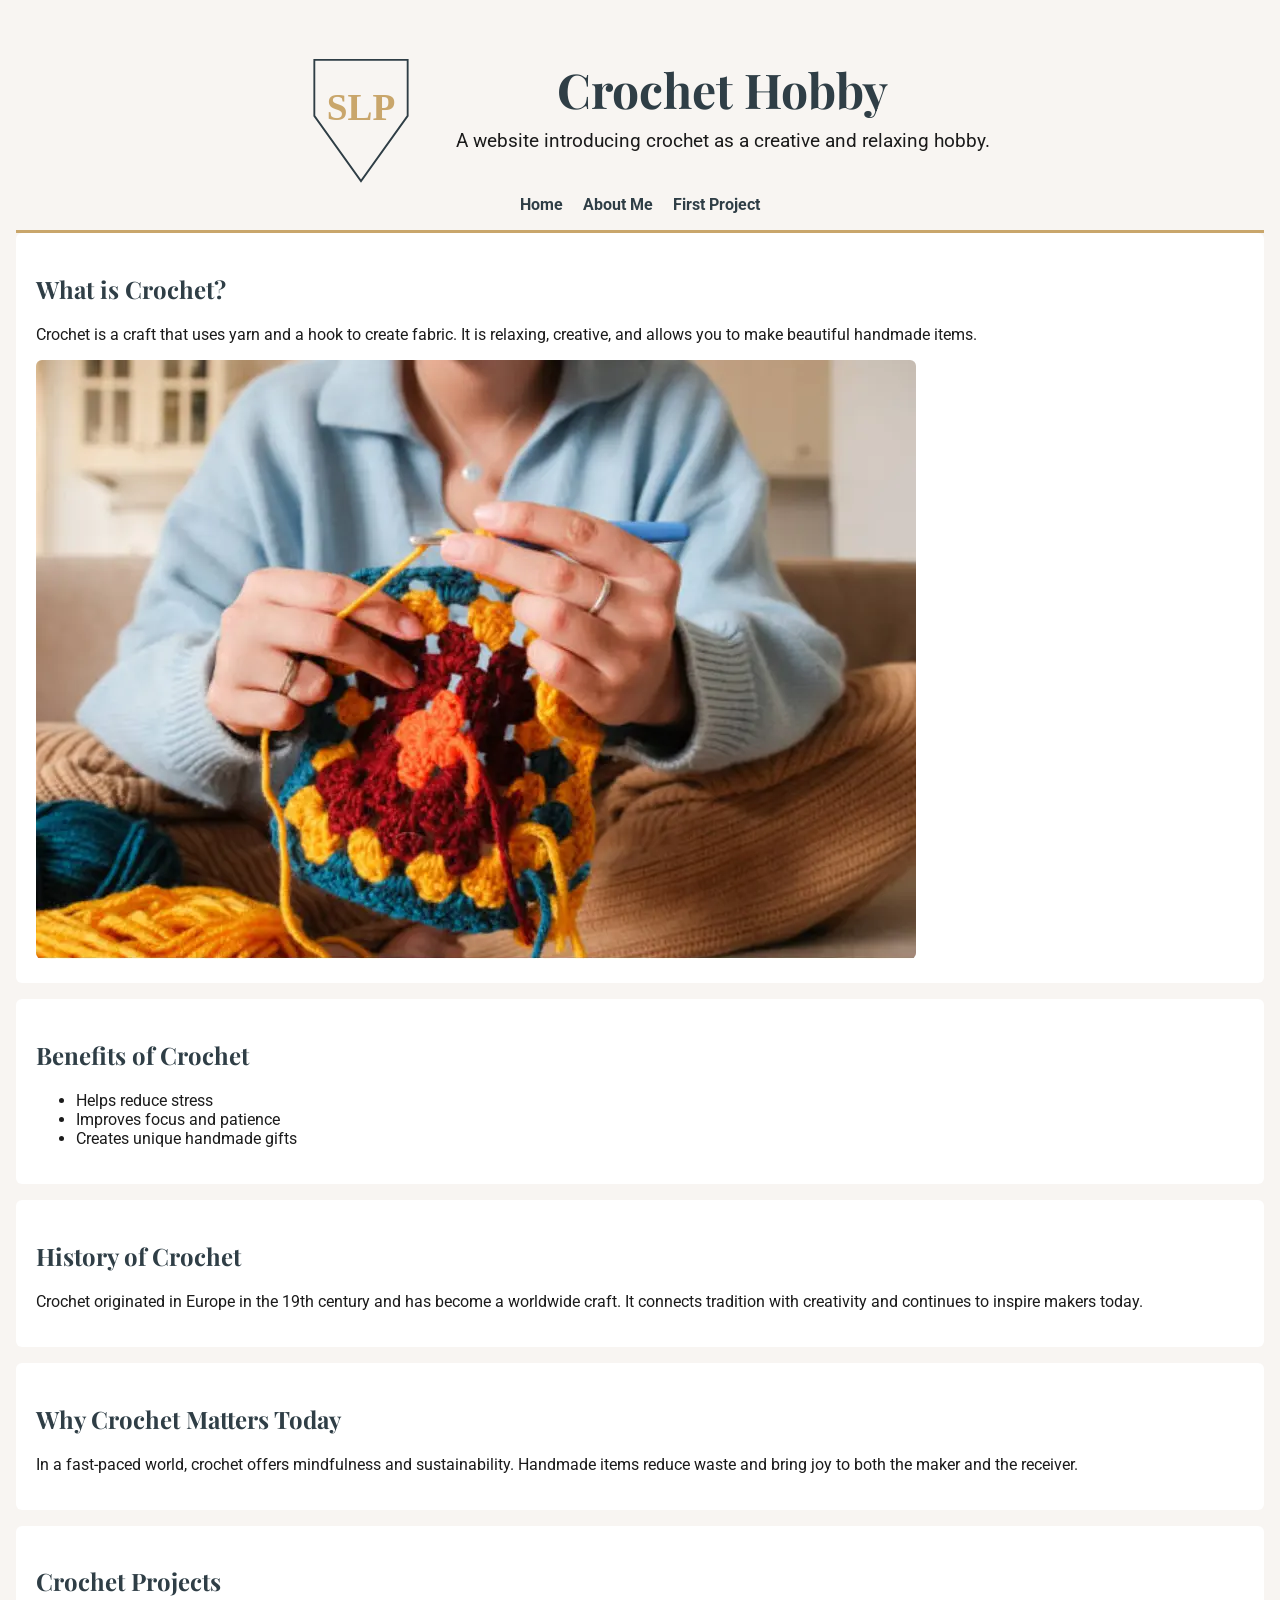
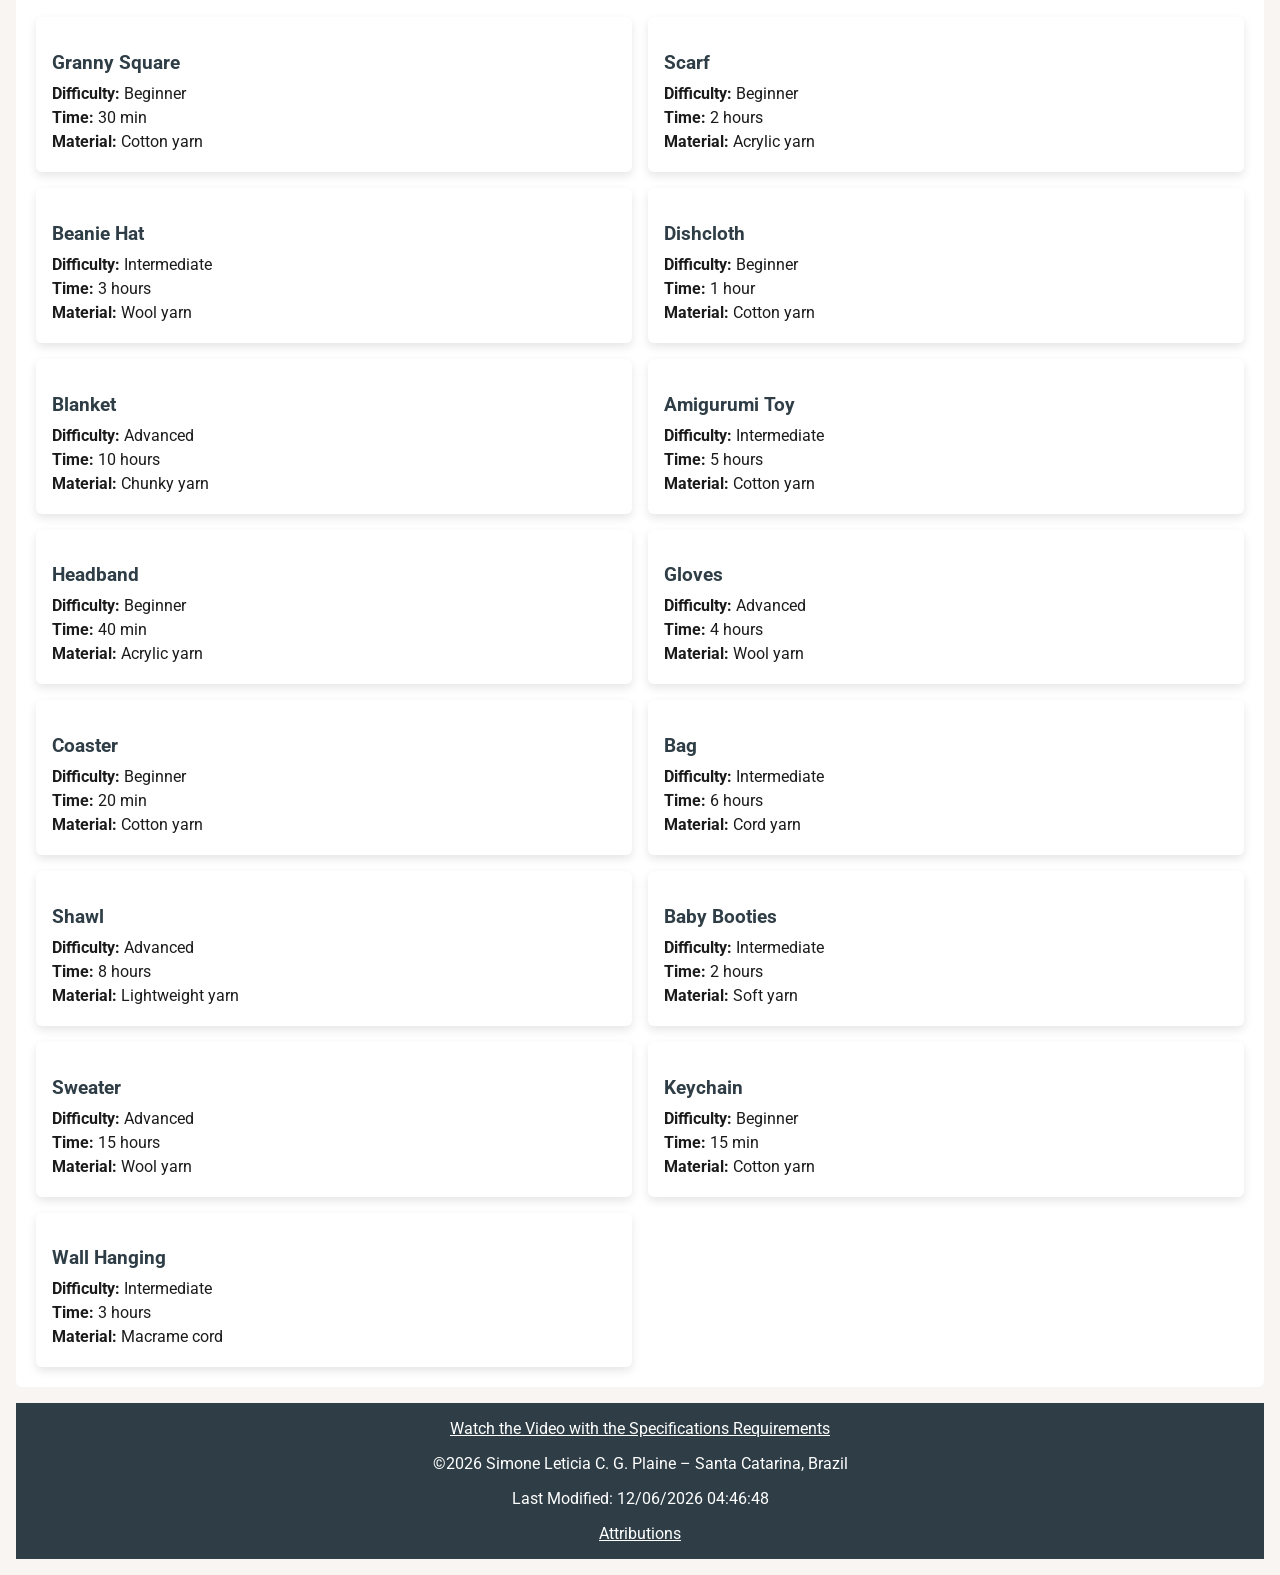
==== index.html @ b30450a0 "projeto inicial finalproject" ====
<!DOCTYPE html>
<html lang="en">
<head>
  <meta charset="UTF-8">
  <meta name="viewport" content="width=device-width, initial-scale=1.0">
  <title>Crochet Hobby Site Plan</title>
  <meta name="description" content="Final project for WDD 231 showcasing a crochet hobby website with projects, history, and interactive features.">
  <meta name="author" content="Simone Leticia Cavallari Gois Plaine">
  <link rel="preconnect" href="https://fonts.googleapis.com">
  <link rel="preconnect" href="https://fonts.gstatic.com" crossorigin>
  <link href="https://fonts.googleapis.com/css2?family=Playfair+Display:wght@400;700&family=Roboto:wght@400;500;700&display=swap" rel="stylesheet">
  <link rel="stylesheet" href="styles/siteplan.css">
  <link rel="stylesheet" href="styles/siteplan-large.css">
  <script src="scripts/main.js" defer></script>
  <link rel="icon" href="favicon.ico">
  <meta property="og:title" content="Crochet Hobby - WDD231 Final Project">
  <meta property="og:description" content="Simone's WDD231 final project: a crochet hobby website showcasing history, benefits, and creative projects with modern web design.">
  <meta property="og:image" content="https://slplaine.github.io/wdd231/finalproject/images/logo.svg">
  <meta property="og:url" content="https://slplaine.github.io/wdd231/finalproject/index.html">

</head>
<body class="home">
    <header>
      <div class="logo-title">
        <img src="images/logo.svg" alt="Crochet Hobby Logo" class="logo">
        <div class="title-block">
            <h1>Crochet Hobby</h1>
            <p>A website introducing crochet as a creative and relaxing hobby.</p>
        </div>
      </div>
      <button class="hamburger" aria-label="Toggle menu"> ☰ </button>
      <nav class="page-links"> 
        <a href="index.html">Home</a>
        <a href="about.html">About Me</a>
        <a href="project.html">First Project</a>  
      </nav>
    </header>
    <main> 
        <section> 
           <h2>What is Crochet?</h2> 
           <p>Crochet is a craft that uses yarn and a hook to create fabric. It is relaxing, creative, and allows you to make beautiful handmade items.</p> 
           <img src="images/croche.webp" alt="Crochet yarn and hook" loading="lazy"> 
        </section> 
        <section> 
            <h2>Benefits of Crochet</h2> 
            <ul id="benefitsList">
            </ul> 
        </section> 
        <section>
            <h2>History of Crochet</h2>
            <p>Crochet originated in Europe in the 19th century and has become a worldwide craft. It connects tradition with creativity and continues to inspire makers today.</p>
        </section>

        <section>
            <h2>Why Crochet Matters Today</h2>
            <p>In a fast-paced world, crochet offers mindfulness and sustainability. Handmade items reduce waste and bring joy to both the maker and the receiver.</p>
        </section>
       <div id="modal" class="modal">
          <div class="modal-content">
            <span id="closeModal">&times;</span>
            <h3 id="modalTitle">Project Image</h3>
            <img id="modalImage" src="" alt="modalImage" />
          </div>
        </div>
    </main>
  
  <footer>
    <a href="https://www.loom.com/share/24e79ce336ec43d6825518edfce1fc13" target="_blank">
    Watch the Video with the Specifications Requirements</a>
    <p>©<span id="currentyear"></span> Simone Leticia C. G. Plaine – Santa Catarina, Brazil</p>
    <p id="lastModified"></p>
    <a href="attributions.html">Attributions</a>
  </footer>
</body>
</html>
---- styles/siteplan.css ----
/* =========================
   Global variables
   ========================= */
:root {
  --font-body: 'Roboto', sans-serif;
  --font-heading: 'Playfair Display', serif;

  --color-primary: #2F3E46;   /* Dark Slate Gray */
  --color-accent: #C9A66B;    /* Gold */
  --color-bg: #F8F5F2;        /* Off-White */
  --color-text: #1B1B1B;      /* Almost Black */
  --color-white: #FFFFFF;
  --hover-color: #d96a50;   /* Accent hover color */

  --spacing: 16px;
  --radius: 6px;
}

/* =========================
   General styles (mobile-first)
   ========================= */
body {
  font-family: var(--font-body);
  background-color: var(--color-bg);
  color: var(--color-text);
  margin: var(--spacing);
}

h1, h2 {
  font-family: var(--font-heading);
  color: var(--color-primary);
}

/* Sections */
section {
  margin-bottom: var(--spacing);
  padding: 12px;
  background-color: var(--color-white);
  border-radius: var(--radius);
}

/* Header */
header {
  background-color: var(--color-bg);
  padding: var(--spacing);
  border-bottom: 3px solid var(--color-accent);
}

.logo-title {
  display: flex;
  flex-direction: column;
  align-items: center;
  gap: 12px;
}

.logo {
  width: 100px;
  height: auto;
}

.title-block {
  text-align: center;
}

header h1 {
  font-family: var(--font-heading);
  color: var(--color-primary);
  font-size: 2rem;
  margin: 0;
}

header p {
  font-family: var(--font-body);
  margin-top: 8px;
  color: var(--color-text);
  font-size: 1rem;
}

/* Form */
form {
  display: flex;
  flex-direction: column;
  gap: 12px;
  background-color: var(--color-white);
  padding: 20px;
  border-radius: var(--radius);
}

label {
  font-weight: bold;
  color: var(--color-primary);
}

input, textarea {
  padding: 10px;
  border: 1px solid var(--color-text);
  border-radius: var(--radius);
  font-family: var(--font-body);
}

button {
  background-color: var(--color-accent);
  color: var(--color-white);
  padding: 12px;
  border: none;
  border-radius: var(--radius);
  cursor: pointer;
  font-size: 1rem;
}

button:hover {
  background-color: #d96a50;
}

/* Navigation (mobile-first) */
.page-links {
  display: none; /* escondido por padrão */
  flex-direction: column;
  align-items: center;
  background-color: var(--color-white);
  padding: var(--spacing);
  border-radius: var(--radius);
}

.page-links.active {
  display: flex; /* aparece quando o hambúrguer é clicado */
}

.page-links a {
  text-decoration: none;
  color: var(--color-primary);
  font-weight: bold;
  font-family: var(--font-body);
}

.page-links a:hover {
  color: var(--color-accent);
}
img {
  max-width: 100%;
  height: auto;
  border-radius: var(--radius);
}

.hamburger {
  background: none;
  border: none;
  font-size: 2rem;
  cursor: pointer;
  color: var(--color-primary);
  display: block; /* visível no mobile */
  margin: 0 auto;
}

/* About */
.about-container {
  display: flex;
  flex-direction: column;
  align-items: center;
  gap: 16px;
}

.about-photo {
  width: 120px;
  border-radius: var(--radius);
}

.about-text {
  text-align: center;
}

/* Footer */
footer {
  text-align: center;
  padding: 1rem;
  background-color: var(--color-primary);
  color: var(--color-white);
}
footer a {
  color: var(--color-white);
  text-decoration: underline;
}

footer a:visited {
  color: var(--color-white);
}

footer a:hover {
  color: var(--hover-color);
}
/* ===== Modal ===== */
.modal {
  display: none;
  position: fixed;
  top: 0;
  left: 0;
  width: 100%;
  height: 100%;
  background-color: #00000099;
  color:var(--color-white);
  justify-content: center;
  align-items: center;
}

.modal-content {
  background: var(--color-white);
  color: var(--color-text);
  padding: 30px;
  border-radius: var(--radius);
  width: 90%;
  max-width: 400px;
  text-align: center;
  position: relative;
}

/* Botão fechar */
#closeModal {
  position: absolute;
  top: 10px;
  right: 15px;
  font-size: 2rem;
  cursor: pointer;
  color: var(--color-primary);
}
/* ===== Cards Layout ===== */
.cards {
  display: grid;
  grid-template-columns: 1fr; /* 1 por linha no mobile */
  gap: 16px;
  margin-top: 20px;
}

.card {
  background-color: var(--color-white);
  padding: 16px;
  border-radius: var(--radius);
  box-shadow: 0 4px 10px #0000001A;
  transition: transform 0.2s ease;
  cursor: pointer;
}

.card:hover {
  transform: translateY(-5px);
}

.card h3 {
  margin-bottom: 10px;
  color: var(--color-primary);
}

.card p {
  margin: 5px 0;
}
#modalImage {
  width: 100%;
  max-height: 300px;
  object-fit: cover;
  border-radius: var(--radius);
  margin-top: 10px;
}
---- styles/siteplan-large.css ----
/* Large screen adjustments */
@media (min-width: 769px) {
  /* Logo e título lado a lado */
  .logo-title {
    flex-direction: row;
    justify-content: center;
    gap: 25px;
  }

  .logo {
    width: 140px;
  }

  header h1 {
    font-size: 3rem; /* maior impacto */
  }

  header p {
    font-size: 1.2rem;
  }

  section {
    padding: 20px;
  }

  /* About lado a lado */
  .about-container {
    flex-direction: row;
    align-items: flex-start;
    gap: 25px;
  }

  .about-photo {
    width: 180px; /* maior no desktop */
  }

  .about-text {
    text-align: left;
  }

  /* Navegação visível em linha */
  .page-links {
    display: flex;
    flex-direction: row;
    justify-content: center;
    gap: 20px;
    background: none;
    padding: 0;
  }

  /* Hambúrguer escondido em telas grandes */
  .hamburger {
    display: none;
  }
  /* ===== Cards Layout (DESKTOP) ===== */
  .cards {
    grid-template-columns: repeat(3, 1fr); /* 3 por linha */
  }
}

@media (min-width: 481px) {
  .cards {
    grid-template-columns: repeat(2, 1fr);
  }
}
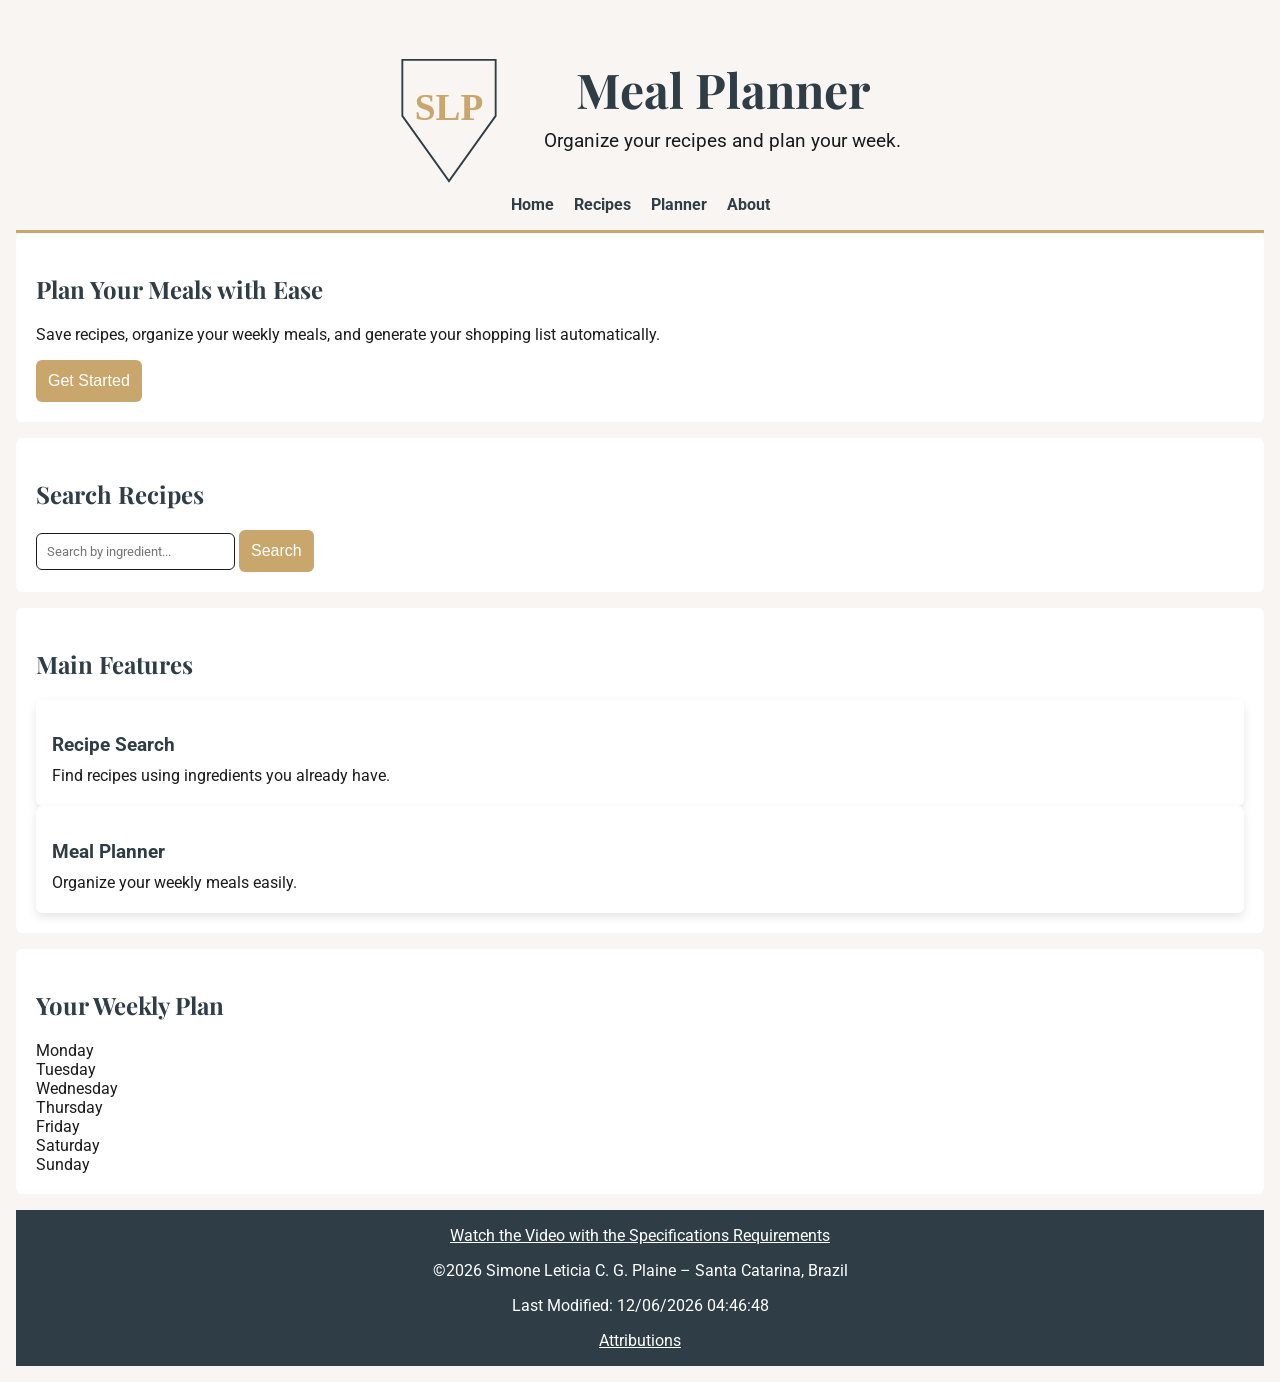
==== commit 02d19f76: "making improvements" ====
--- a/index.html
+++ b/index.html
@@ -3,8 +3,8 @@
 <head>
   <meta charset="UTF-8">
   <meta name="viewport" content="width=device-width, initial-scale=1.0">
-  <title>Crochet Hobby Site Plan</title>
-  <meta name="description" content="Final project for WDD 231 showcasing a crochet hobby website with projects, history, and interactive features.">
+  <title>Meal Planner</title>
+  <meta name="description" content="Final project for WDD 330.">
   <meta name="author" content="Simone Leticia Cavallari Gois Plaine">
   <link rel="preconnect" href="https://fonts.googleapis.com">
   <link rel="preconnect" href="https://fonts.gstatic.com" crossorigin>
@@ -13,57 +13,93 @@
   <link rel="stylesheet" href="styles/siteplan-large.css">
   <script src="scripts/main.js" defer></script>
   <link rel="icon" href="favicon.ico">
-  <meta property="og:title" content="Crochet Hobby - WDD231 Final Project">
-  <meta property="og:description" content="Simone's WDD231 final project: a crochet hobby website showcasing history, benefits, and creative projects with modern web design.">
-  <meta property="og:image" content="https://slplaine.github.io/wdd231/finalproject/images/logo.svg">
-  <meta property="og:url" content="https://slplaine.github.io/wdd231/finalproject/index.html">
+  <meta property="og:title" content="Meal Planner - WDD330 Final Project">
+  <meta property="og:description" content="Simone's WDD330 final project: a crochet hobby website showcasing history, benefits, and creative projects with modern web design.">
+  <meta property="og:image" content="https://slplaine.github.io/wdd330/finalproject/images/logo.svg">
+  <meta property="og:url" content="https://slplaine.github.io/wdd330/finalproject/index.html">
 
 </head>
-<body class="home">
-    <header>
-      <div class="logo-title">
-        <img src="images/logo.svg" alt="Crochet Hobby Logo" class="logo">
-        <div class="title-block">
-            <h1>Crochet Hobby</h1>
-            <p>A website introducing crochet as a creative and relaxing hobby.</p>
+<body>
+
+<header>
+  <div class="logo-title">
+    <img src="images/logo.svg" alt="Meal Planner Logo" class="logo">
+    <div class="title-block">
+      <h1>Meal Planner</h1>
+      <p>Organize your recipes and plan your week.</p>
+    </div>
+  </div>
+
+  <button class="hamburger" aria-label="Toggle menu">☰</button>
+
+  
+<nav class="page-links">
+  <a href="index.html">Home</a>
+  <a href="recipes.html">Recipes</a>
+  <a href="planner.html">Planner</a>
+  <a href="about.html">About</a>
+</nav>
+
+</header>
+<body>
+  <main>
+
+    <!-- ✅ INTRO / HERO -->
+    <section class="hero">
+     <h2>Plan Your Meals with Ease</h2>
+        <p>
+        Save recipes, organize your weekly meals, and generate your shopping list automatically.
+        </p>
+
+        <button id="startBtn">Get Started</button>
+    </section>
+
+    <!-- ✅ SEARCH -->
+    <section class="search-section">
+        <h2>Search Recipes</h2>
+
+        <input type="text" id="searchInput" placeholder="Search by ingredient...">
+        <button id="searchBtn">Search</button>
+
+        <div id="results"></div>
+    </section>
+
+    <!-- ✅ FEATURES -->
+    <section class="features">
+        <h2>Main Features</h2>
+
+        <div class="card-container">
+
+            <div class="card">
+                <h3>Recipe Search</h3>
+                <p>Find recipes using ingredients you already have.</p>
+            </div>
+
+            <div class="card">
+                <h3>Meal Planner</h3>
+                <p>Organize your weekly meals easily.</p>
+            </div>
         </div>
-      </div>
-      <button class="hamburger" aria-label="Toggle menu"> ☰ </button>
-      <nav class="page-links"> 
-        <a href="index.html">Home</a>
-        <a href="about.html">About Me</a>
-        <a href="project.html">First Project</a>  
-      </nav>
-    </header>
-    <main> 
-        <section> 
-           <h2>What is Crochet?</h2> 
-           <p>Crochet is a craft that uses yarn and a hook to create fabric. It is relaxing, creative, and allows you to make beautiful handmade items.</p> 
-           <img src="images/croche.webp" alt="Crochet yarn and hook" loading="lazy"> 
-        </section> 
-        <section> 
-            <h2>Benefits of Crochet</h2> 
-            <ul id="benefitsList">
-            </ul> 
-        </section> 
-        <section>
-            <h2>History of Crochet</h2>
-            <p>Crochet originated in Europe in the 19th century and has become a worldwide craft. It connects tradition with creativity and continues to inspire makers today.</p>
-        </section>
+    </section>
 
-        <section>
-            <h2>Why Crochet Matters Today</h2>
-            <p>In a fast-paced world, crochet offers mindfulness and sustainability. Handmade items reduce waste and bring joy to both the maker and the receiver.</p>
-        </section>
-       <div id="modal" class="modal">
-          <div class="modal-content">
-            <span id="closeModal">&times;</span>
-            <h3 id="modalTitle">Project Image</h3>
-            <img id="modalImage" src="" alt="modalImage" />
-          </div>
+    <!-- ✅ WEEKLY PLANNER PREVIEW -->
+    <section class="planner-preview">
+        <h2>Your Weekly Plan</h2>
+
+        <div class="week-grid">
+        <div>Monday</div>
+        <div>Tuesday</div>
+        <div>Wednesday</div>
+        <div>Thursday</div>
+        <div>Friday</div>
+        <div>Saturday</div>
+        <div>Sunday</div>
         </div>
-    </main>
-  
+    </section>
+
+  </main>
+
+ 
   <footer>
     <a href="https://www.loom.com/share/24e79ce336ec43d6825518edfce1fc13" target="_blank">
     Watch the Video with the Specifications Requirements</a>
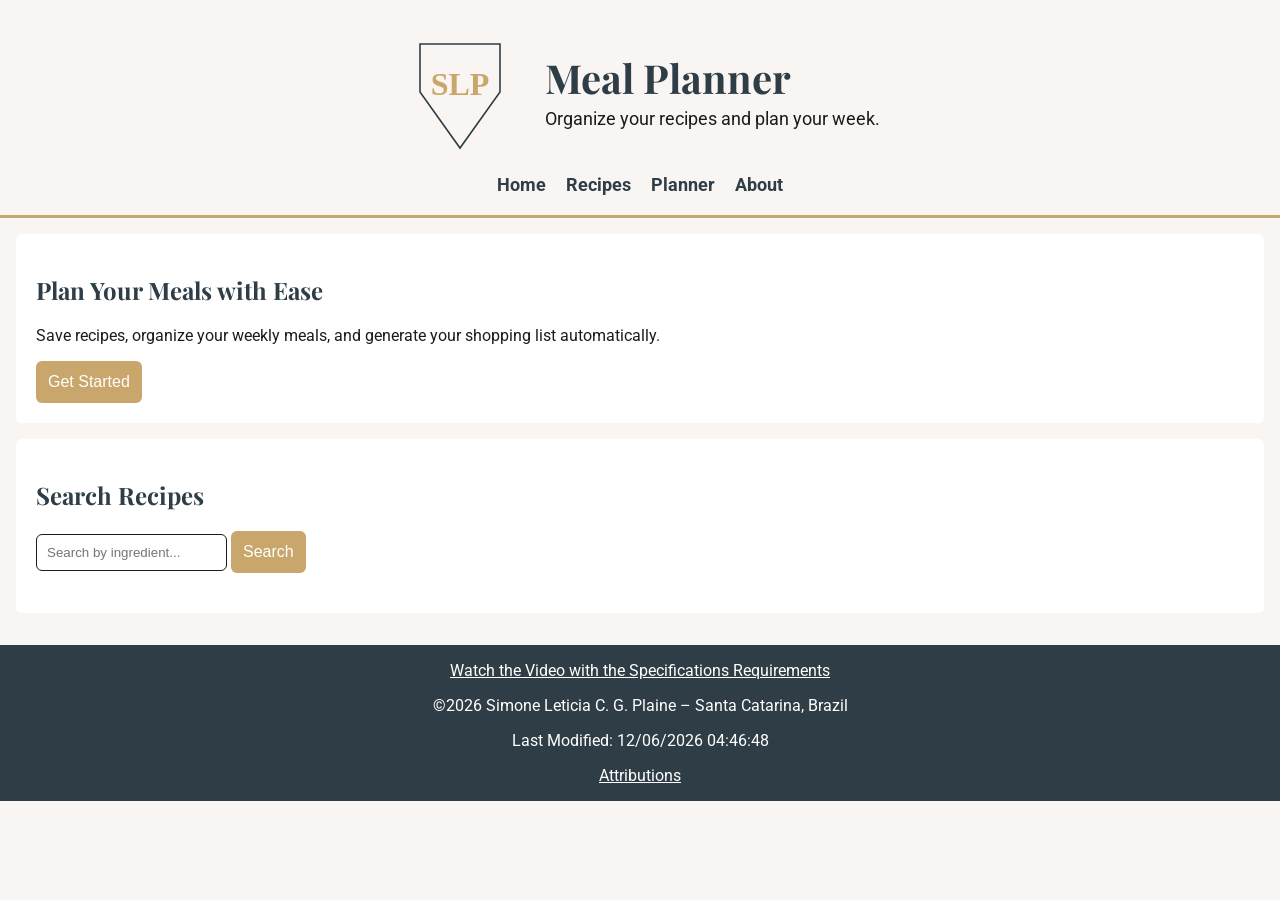
==== commit 6799c188: "making improvements" ====
--- a/index.html
+++ b/index.html
@@ -14,7 +14,7 @@
   <script src="scripts/main.js" defer></script>
   <link rel="icon" href="favicon.ico">
   <meta property="og:title" content="Meal Planner - WDD330 Final Project">
-  <meta property="og:description" content="Simone's WDD330 final project: a crochet hobby website showcasing history, benefits, and creative projects with modern web design.">
+  <meta property="og:description" content="Simone's WDD330 final project: a meal planning website showcasing recipe organization and weekly meal planning with modern web design.">
   <meta property="og:image" content="https://slplaine.github.io/wdd330/finalproject/images/logo.svg">
   <meta property="og:url" content="https://slplaine.github.io/wdd330/finalproject/index.html">
 
@@ -51,7 +51,11 @@
         Save recipes, organize your weekly meals, and generate your shopping list automatically.
         </p>
 
-        <button id="startBtn">Get Started</button>
+        
+        <a href="recipes.html">
+          <button>Get Started</button>
+        </a>
+
     </section>
 
     <!-- ✅ SEARCH -->
@@ -62,39 +66,6 @@
         <button id="searchBtn">Search</button>
 
         <div id="results"></div>
-    </section>
-
-    <!-- ✅ FEATURES -->
-    <section class="features">
-        <h2>Main Features</h2>
-
-        <div class="card-container">
-
-            <div class="card">
-                <h3>Recipe Search</h3>
-                <p>Find recipes using ingredients you already have.</p>
-            </div>
-
-            <div class="card">
-                <h3>Meal Planner</h3>
-                <p>Organize your weekly meals easily.</p>
-            </div>
-        </div>
-    </section>
-
-    <!-- ✅ WEEKLY PLANNER PREVIEW -->
-    <section class="planner-preview">
-        <h2>Your Weekly Plan</h2>
-
-        <div class="week-grid">
-        <div>Monday</div>
-        <div>Tuesday</div>
-        <div>Wednesday</div>
-        <div>Thursday</div>
-        <div>Friday</div>
-        <div>Saturday</div>
-        <div>Sunday</div>
-        </div>
     </section>
 
   </main>
--- a/styles/siteplan.css
+++ b/styles/siteplan.css
@@ -1,29 +1,28 @@
-/* =========================
-   Global variables
-   ========================= */
 :root {
   --font-body: 'Roboto', sans-serif;
   --font-heading: 'Playfair Display', serif;
 
-  --color-primary: #2F3E46;   /* Dark Slate Gray */
-  --color-accent: #C9A66B;    /* Gold */
-  --color-bg: #F8F5F2;        /* Off-White */
-  --color-text: #1B1B1B;      /* Almost Black */
+  --color-primary: #2F3E46;
+  --color-accent: #C9A66B;
+  --color-bg: #F8F5F2;
+  --color-text: #1B1B1B;
   --color-white: #FFFFFF;
-  --hover-color: #d96a50;   /* Accent hover color */
+  --hover-color: #d96a50;
 
   --spacing: 16px;
   --radius: 6px;
 }
 
-/* =========================
-   General styles (mobile-first)
-   ========================= */
+/* ===== BASE ===== */
 body {
   font-family: var(--font-body);
   background-color: var(--color-bg);
   color: var(--color-text);
-  margin: var(--spacing);
+  margin: 0;
+}
+
+main {
+  padding: var(--spacing);
 }
 
 h1, h2 {
@@ -31,7 +30,6 @@
   color: var(--color-primary);
 }
 
-/* Sections */
 section {
   margin-bottom: var(--spacing);
   padding: 12px;
@@ -39,65 +37,85 @@
   border-radius: var(--radius);
 }
 
-/* Header */
+/* ===== HEADER ===== */
 header {
   background-color: var(--color-bg);
-  padding: var(--spacing);
+  padding: 20px 10px;
   border-bottom: 3px solid var(--color-accent);
-}
-
+  text-align: center;
+}
+
+/* logo + título alinhados e centralizados */
 .logo-title {
   display: flex;
-  flex-direction: column;
+  justify-content: center;
   align-items: center;
-  gap: 12px;
+  gap: 20px;
 }
 
 .logo {
-  width: 100px;
-  height: auto;
+  width: 80px;
 }
 
 .title-block {
-  text-align: center;
-}
-
-header h1 {
-  font-family: var(--font-heading);
+  text-align: left;
+}
+
+.title-block h1 {
+  margin: 0;
+  font-size: 2.5rem;
+}
+
+/* subtítulo alinhado com título */
+.title-block p {
+  margin: 5px 0 0;
+  font-size: 1.1rem;
+}
+
+/* menu alinhado e bem distribuído */
+.page-links {
+  display: flex;
+  justify-content: center;
+  gap: 25px;
+  margin-top: 15px;
+}
+
+.page-links a {
+  text-decoration: none;
   color: var(--color-primary);
-  font-size: 2rem;
-  margin: 0;
-}
-
-header p {
-  font-family: var(--font-body);
-  margin-top: 8px;
-  color: var(--color-text);
-  font-size: 1rem;
-}
-
-/* Form */
+  font-weight: bold;
+  font-size: 1.1rem;
+}
+
+.page-links a:hover {
+  color: var(--color-accent);
+}
+
+/* esconde o hamburger */
+.hamburger {
+  display: none;
+}
+
+/* ===== IMAGES ===== */
+img {
+  max-width: 100%;
+  border-radius: var(--radius);
+}
+
+/* ===== FORM ===== */
 form {
   display: flex;
   flex-direction: column;
   gap: 12px;
-  background-color: var(--color-white);
-  padding: 20px;
-  border-radius: var(--radius);
-}
-
-label {
-  font-weight: bold;
-  color: var(--color-primary);
 }
 
 input, textarea {
   padding: 10px;
+  border-radius: var(--radius);
   border: 1px solid var(--color-text);
-  border-radius: var(--radius);
-  font-family: var(--font-body);
-}
-
+}
+
+/* ===== BUTTON ===== */
 button {
   background-color: var(--color-accent);
   color: var(--color-white);
@@ -109,86 +127,41 @@
 }
 
 button:hover {
-  background-color: #d96a50;
-}
-
-/* Navigation (mobile-first) */
-.page-links {
-  display: none; /* escondido por padrão */
-  flex-direction: column;
-  align-items: center;
+  background-color: var(--hover-color);
+}
+
+/* ===== CARDS ===== */
+.cards,
+.card-container {
+  display: grid;
+  grid-template-columns: 1fr;
+  gap: 16px;
+  margin-top: 20px;
+}
+
+.card {
   background-color: var(--color-white);
-  padding: var(--spacing);
-  border-radius: var(--radius);
-}
-
-.page-links.active {
-  display: flex; /* aparece quando o hambúrguer é clicado */
-}
-
-.page-links a {
-  text-decoration: none;
-  color: var(--color-primary);
-  font-weight: bold;
-  font-family: var(--font-body);
-}
-
-.page-links a:hover {
-  color: var(--color-accent);
-}
-img {
-  max-width: 100%;
-  height: auto;
-  border-radius: var(--radius);
-}
-
-.hamburger {
-  background: none;
-  border: none;
-  font-size: 2rem;
+  padding: 12px;
+  border-radius: var(--radius);
+  box-shadow: 0 4px 10px rgba(0,0,0,0.1);
   cursor: pointer;
-  color: var(--color-primary);
-  display: block; /* visível no mobile */
-  margin: 0 auto;
-}
-
-/* About */
-.about-container {
-  display: flex;
-  flex-direction: column;
-  align-items: center;
-  gap: 16px;
-}
-
-.about-photo {
-  width: 120px;
-  border-radius: var(--radius);
-}
-
-.about-text {
-  text-align: center;
-}
-
-/* Footer */
-footer {
-  text-align: center;
-  padding: 1rem;
-  background-color: var(--color-primary);
-  color: var(--color-white);
-}
-footer a {
-  color: var(--color-white);
-  text-decoration: underline;
-}
-
-footer a:visited {
-  color: var(--color-white);
-}
-
-footer a:hover {
-  color: var(--hover-color);
-}
-/* ===== Modal ===== */
+  transition: transform 0.2s ease;
+  text-align: center;
+}
+
+.card:hover {
+  transform: translateY(-5px);
+}
+
+.card img {
+  width: 100%;
+  height: 180px;
+  object-fit: cover;
+  border-radius: var(--radius);
+  margin-bottom: 10px;
+}
+
+/* ===== MODAL ===== */
 .modal {
   display: none;
   position: fixed;
@@ -196,16 +169,14 @@
   left: 0;
   width: 100%;
   height: 100%;
-  background-color: #00000099;
-  color:var(--color-white);
+  background-color: rgba(0,0,0,0.6);
   justify-content: center;
   align-items: center;
 }
 
 .modal-content {
   background: var(--color-white);
-  color: var(--color-text);
-  padding: 30px;
+  padding: 20px;
   border-radius: var(--radius);
   width: 90%;
   max-width: 400px;
@@ -213,48 +184,71 @@
   position: relative;
 }
 
-/* Botão fechar */
 #closeModal {
   position: absolute;
+  right: 10px;
   top: 10px;
-  right: 15px;
   font-size: 2rem;
   cursor: pointer;
-  color: var(--color-primary);
-}
-/* ===== Cards Layout ===== */
-.cards {
-  display: grid;
-  grid-template-columns: 1fr; /* 1 por linha no mobile */
-  gap: 16px;
+}
+
+/* ===== REMOVE BUTTON ===== */
+.remove-btn {
+  margin-top: 10px;
+  background-color: #d96a50;
+  padding: 8px;
+  font-size: 0.9rem;
+}
+
+.remove-btn:hover {
+  background-color: #b95540;
+}
+
+/* ===== FOOTER ===== */
+footer {
+  text-align: center;
+  padding: 1rem;
+  background-color: var(--color-primary);
+  color: var(--color-white);
+}
+
+footer a {
+  color: white;
+}
+/* ===== HERO ANIMATION ===== */
+.hero {
+  animation: fadeIn 1s ease-in-out;
+}
+
+/* animação */
+@keyframes fadeIn {
+  from {
+    opacity: 0;
+    transform: translateY(20px);
+  }
+
+  to {
+    opacity: 1;
+    transform: translateY(0);
+  }
+}
+#results {
   margin-top: 20px;
 }
 
-.card {
-  background-color: var(--color-white);
-  padding: 16px;
-  border-radius: var(--radius);
-  box-shadow: 0 4px 10px #0000001A;
-  transition: transform 0.2s ease;
-  cursor: pointer;
-}
-
-.card:hover {
-  transform: translateY(-5px);
-}
-
-.card h3 {
-  margin-bottom: 10px;
-  color: var(--color-primary);
-}
-
-.card p {
-  margin: 5px 0;
-}
-#modalImage {
-  width: 100%;
-  max-height: 300px;
-  object-fit: cover;
-  border-radius: var(--radius);
+#results .card {
   margin-top: 10px;
+}
+.about-container {
+  display: flex;
+  flex-direction: column;
+  align-items: center;
+  gap: 20px;
+}
+
+.about-photo {
+  width: 200px;    
+  height: 200px;    
+  object-fit: cover; 
+  border-radius: 50%; 
 }
--- a/styles/siteplan-large.css
+++ b/styles/siteplan-large.css
@@ -1,6 +1,23 @@
-/* Large screen adjustments */
+/* ===== TABLET ===== */
+@media (min-width: 481px) {
+
+  .cards,
+  .card-container {
+    grid-template-columns: repeat(2, 1fr);
+  }
+
+  /* resultados API */
+  #results {
+    display: grid;
+    grid-template-columns: repeat(2, 1fr);
+    gap: 20px;
+  }
+}
+
+/* ===== DESKTOP ===== */
 @media (min-width: 769px) {
-  /* Logo e título lado a lado */
+
+  /* ===== HEADER ===== */
   .logo-title {
     flex-direction: row;
     justify-content: center;
@@ -8,58 +25,78 @@
   }
 
   .logo {
-    width: 140px;
+    width: 120px;
   }
 
   header h1 {
-    font-size: 3rem; /* maior impacto */
+    font-size: 2.8rem;
   }
 
   header p {
-    font-size: 1.2rem;
+    font-size: 1.1rem;
   }
 
-  section {
-    padding: 20px;
-  }
-
-  /* About lado a lado */
-  .about-container {
-    flex-direction: row;
-    align-items: flex-start;
-    gap: 25px;
-  }
-
-  .about-photo {
-    width: 180px; /* maior no desktop */
-  }
-
-  .about-text {
-    text-align: left;
-  }
-
-  /* Navegação visível em linha */
+  /* ===== NAV ===== */
   .page-links {
     display: flex;
     flex-direction: row;
     justify-content: center;
     gap: 20px;
+    margin-top: 15px;
     background: none;
     padding: 0;
   }
 
-  /* Hambúrguer escondido em telas grandes */
   .hamburger {
     display: none;
   }
-  /* ===== Cards Layout (DESKTOP) ===== */
-  .cards {
-    grid-template-columns: repeat(3, 1fr); /* 3 por linha */
+
+  /* ===== SECTIONS ===== */
+  section {
+    padding: 20px;
+  }
+
+  /* ===== CARDS ===== */
+  .cards,
+  .card-container {
+    grid-template-columns: repeat(3, 1fr);
+  }
+
+  /* ===== API RESULTS ===== */
+  #results {
+    grid-template-columns: repeat(3, 1fr);
+  }
+
+  /* ===== ABOUT PAGE  ===== */
+  .about-container {
+    flex-direction: row;
+    align-items: center;
+    justify-content: center;
+    gap: 30px;
+  }
+
+  .about-text {
+    text-align: left;
+    max-width: 500px;
+  }
+
+  .about-photo {
+    width: 220px;
+    height: 220px;
+    object-fit: cover;
+    border-radius: 50%;
   }
 }
 
-@media (min-width: 481px) {
-  .cards {
-    grid-template-columns: repeat(2, 1fr);
+/* ===== LARGE SCREENS ===== */
+@media (min-width: 1024px) {
+
+  /* mais espaço para resultados */
+  #results {
+    grid-template-columns: repeat(3, 1fr);
+  }
+
+  .card {
+    max-width: 100%;
   }
 }
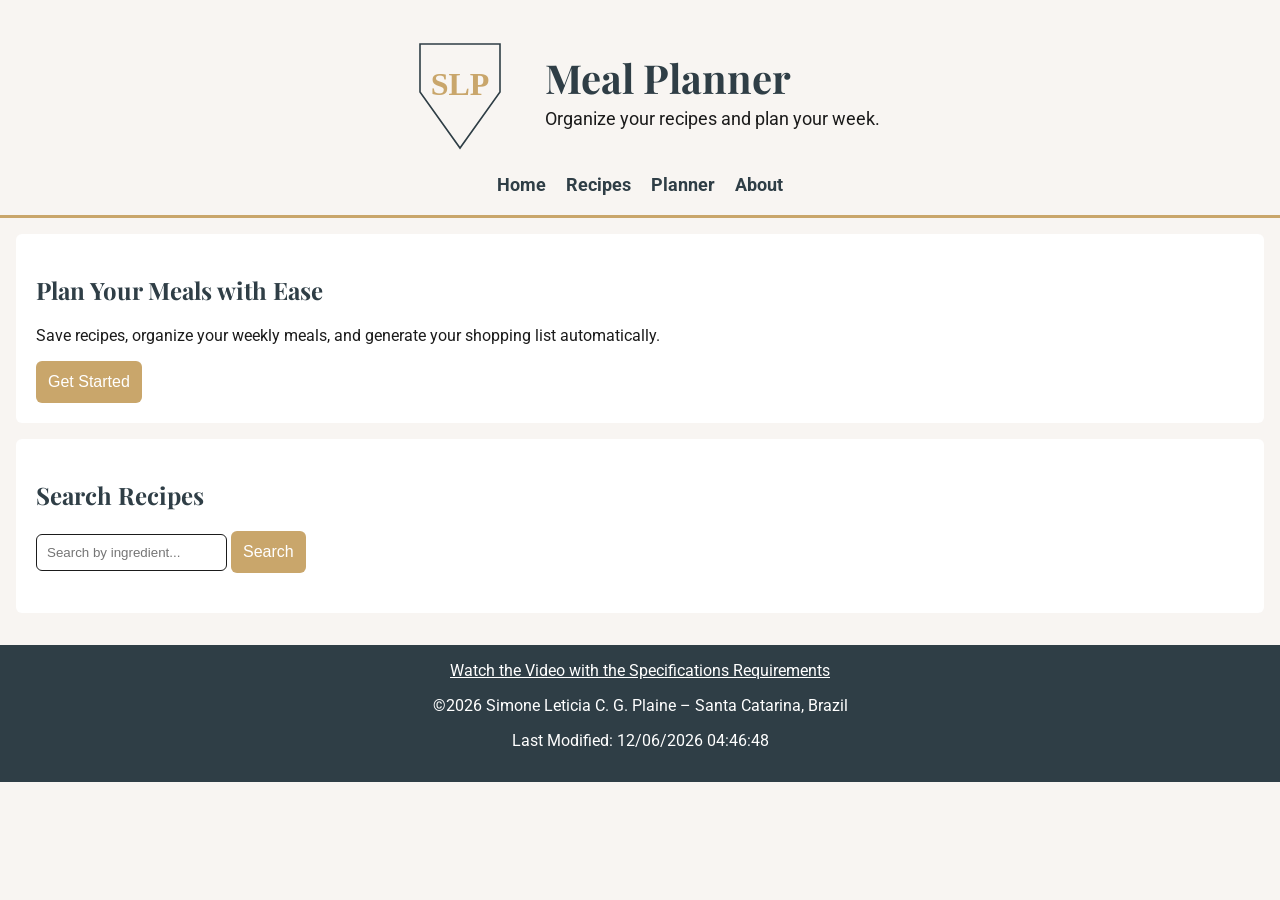
==== commit d44d48e4: "making improvements" ====
--- a/index.html
+++ b/index.html
@@ -76,7 +76,7 @@
     Watch the Video with the Specifications Requirements</a>
     <p>©<span id="currentyear"></span> Simone Leticia C. G. Plaine – Santa Catarina, Brazil</p>
     <p id="lastModified"></p>
-    <a href="attributions.html">Attributions</a>
+    
   </footer>
 </body>
 </html>
--- a/styles/siteplan.css
+++ b/styles/siteplan.css
@@ -73,11 +73,16 @@
 }
 
 /* menu alinhado e bem distribuído */
+
 .page-links {
-  display: flex;
-  justify-content: center;
-  gap: 25px;
+  display: none;
+  flex-direction: column;
+  gap: 15px;
   margin-top: 15px;
+}
+
+.page-links.active {
+  display: flex;
 }
 
 .page-links a {
@@ -91,9 +96,13 @@
   color: var(--color-accent);
 }
 
-/* esconde o hamburger */
 .hamburger {
-  display: none;
+  display: block;
+  font-size: 2rem;
+  background: none;
+  border: none;
+  cursor: pointer;
+  margin-top: 10px;
 }
 
 /* ===== IMAGES ===== */
--- a/styles/siteplan-large.css
+++ b/styles/siteplan-large.css
@@ -1,23 +1,7 @@
-/* ===== TABLET ===== */
-@media (min-width: 481px) {
+/* ===== DESKTOP ===== */
+@media (min-width: 1024px) {
 
-  .cards,
-  .card-container {
-    grid-template-columns: repeat(2, 1fr);
-  }
-
-  /* resultados API */
-  #results {
-    display: grid;
-    grid-template-columns: repeat(2, 1fr);
-    gap: 20px;
-  }
-}
-
-/* ===== DESKTOP ===== */
-@media (min-width: 769px) {
-
-  /* ===== HEADER ===== */
+  /* HEADER */
   .logo-title {
     flex-direction: row;
     justify-content: center;
@@ -36,7 +20,7 @@
     font-size: 1.1rem;
   }
 
-  /* ===== NAV ===== */
+  /* NAV */
   .page-links {
     display: flex;
     flex-direction: row;
@@ -51,23 +35,27 @@
     display: none;
   }
 
-  /* ===== SECTIONS ===== */
+  /* SECTIONS */
   section {
     padding: 20px;
   }
 
-  /* ===== CARDS ===== */
+  /* CARDS */
   .cards,
   .card-container {
     grid-template-columns: repeat(3, 1fr);
   }
 
-  /* ===== API RESULTS ===== */
+  /* API RESULTS */
   #results {
     grid-template-columns: repeat(3, 1fr);
   }
 
-  /* ===== ABOUT PAGE  ===== */
+  .card {
+    max-width: 100%;
+  }
+
+  /* ABOUT */
   .about-container {
     flex-direction: row;
     align-items: center;
@@ -86,17 +74,4 @@
     object-fit: cover;
     border-radius: 50%;
   }
-}
-
-/* ===== LARGE SCREENS ===== */
-@media (min-width: 1024px) {
-
-  /* mais espaço para resultados */
-  #results {
-    grid-template-columns: repeat(3, 1fr);
-  }
-
-  .card {
-    max-width: 100%;
-  }
-}
+}
